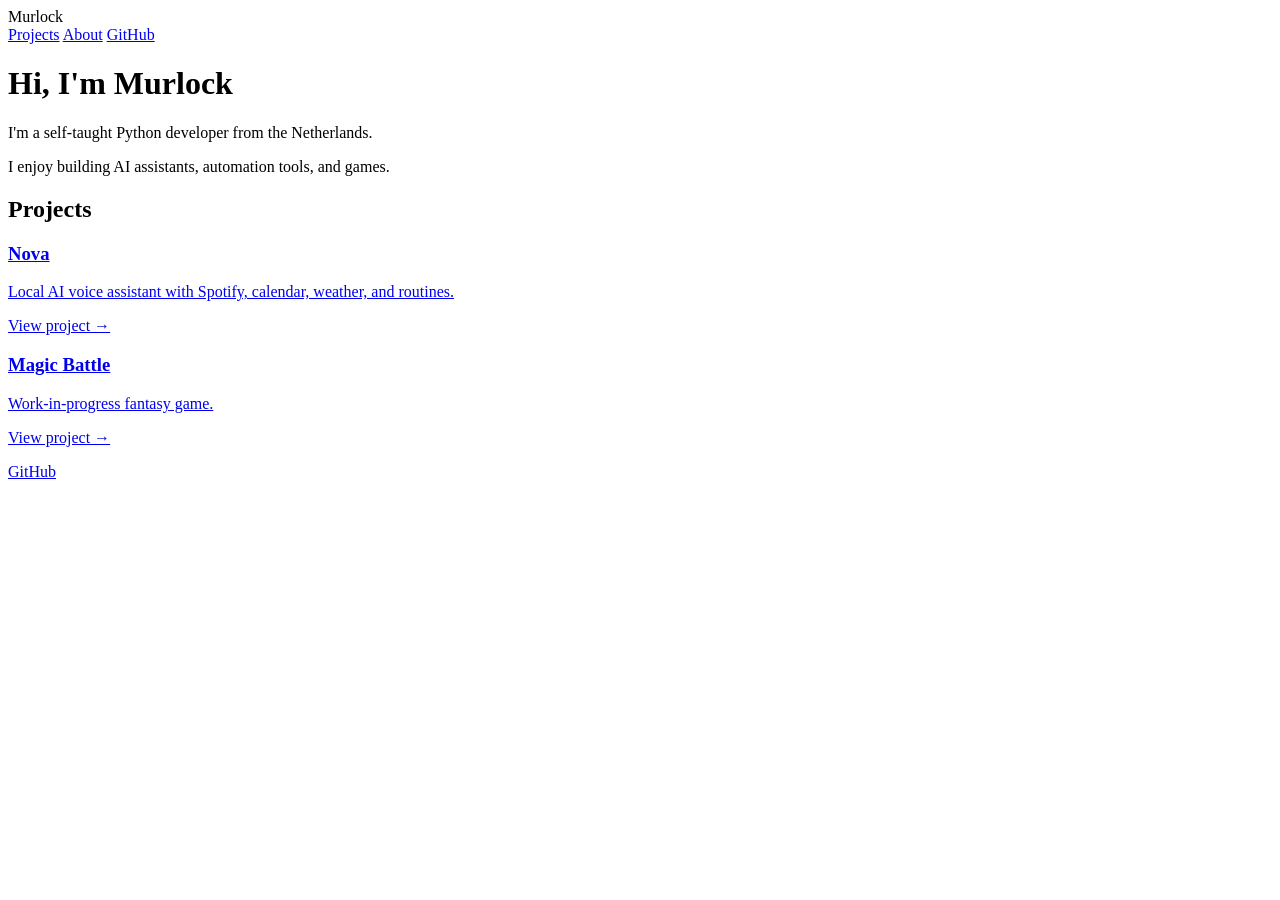
==== index.html @ 58409a80 "Update index.html" ====
<!DOCTYPE html>
<html lang="en">
<head>
    <meta charset="UTF-8">
    <title>Murlock</title>
    <link rel="stylesheet" href="style.css">
</head>

<body>
    <nav>
        <div class="logo">Murlock</div>

        <div class="nav-links">
            <a href="#projects">Projects</a>
            <a href="#about">About</a>
            <a href="https://github.com/Murlock-2k4" target="_blank">GitHub</a>
        </div>
    </nav>

    <main class="container">
        <h1>Hi, I'm Murlock</h1>

        <section id="about">

            <p>I'm a self-taught Python developer from the Netherlands.</p>
            <p>I enjoy building AI assistants, automation tools, and games.</p>
    
        </section>

        <section id="projects">
              <h2>Projects</h2>
            
              <div class="project-grid">
                  <a class="project-card" href="nova.html">
                      <h3>Nova</h3>
                      <p>Local AI voice assistant with Spotify, calendar, weather, and routines.</p>
                      <span>View project →</span>
                  </a>
                
                  <a class="project-card" href="magic-battle.html">
                      <h3>Magic Battle</h3>
                      <p>Work-in-progress fantasy game.</p>
                      <span>View project →</span>
                  </a>
              </div>
            <p>
                <a href="https://github.com/Murlock-2k4">GitHub</a>
            </p>
        </section>
    </main>
</body>
</html>
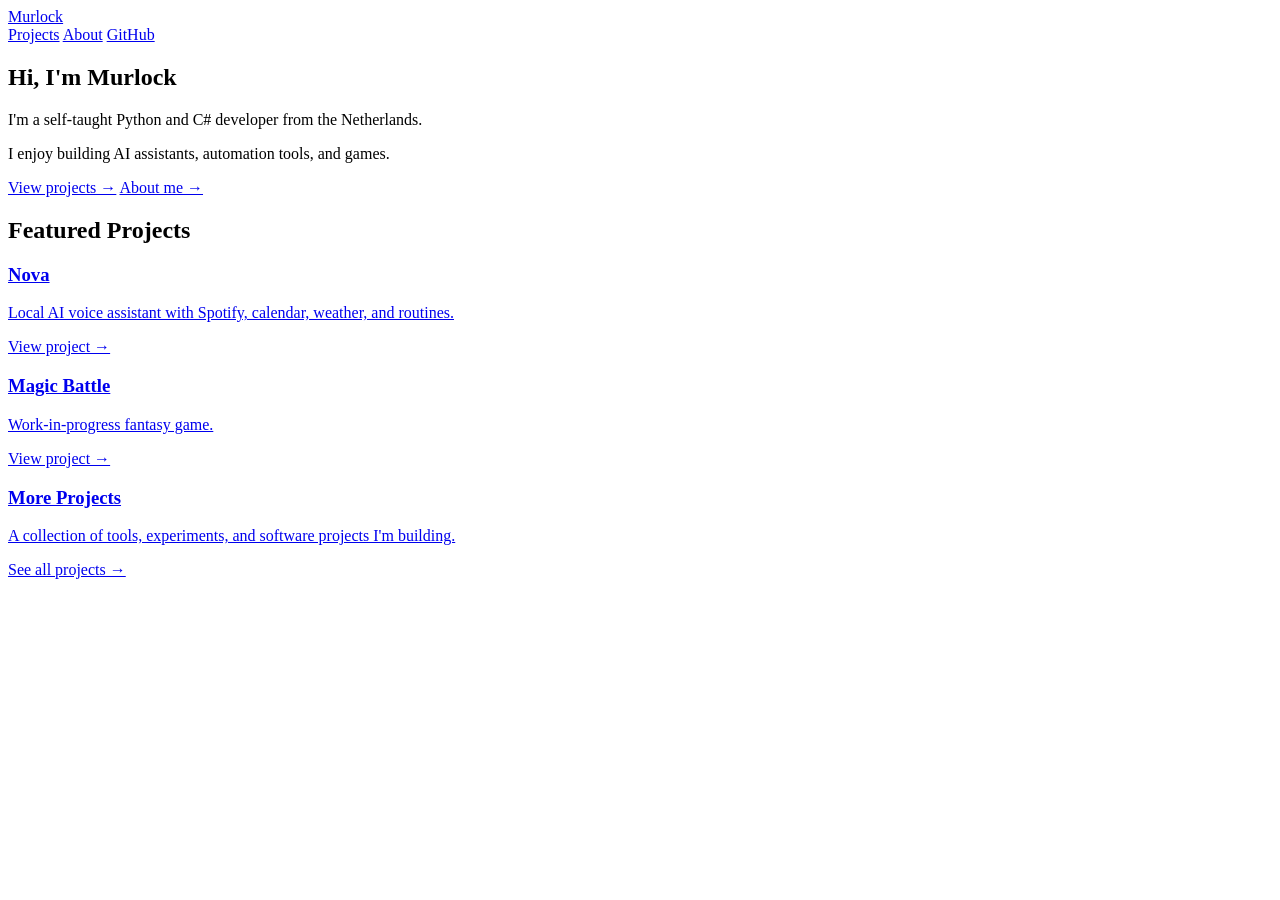
==== commit f53e46fb: "Update index.html" ====
--- a/index.html
+++ b/index.html
@@ -1,52 +1,75 @@
 <!DOCTYPE html>
 <html lang="en">
 <head>
-    <meta charset="UTF-8">
-    <title>Murlock</title>
-    <link rel="stylesheet" href="style.css">
+  <meta charset="UTF-8">
+  <title>Marlo Scheffers | Murlock</title>
+  <link rel="stylesheet" href="style.css">
 </head>
 
 <body>
-    <nav>
-        <div class="logo">Murlock</div>
+  <nav>
+    <div class="logo">
+      <a href="index.html">Murlock</a>
+    </div>
 
-        <div class="nav-links">
-            <a href="#projects">Projects</a>
-            <a href="#about">About</a>
-            <a href="https://github.com/Murlock-2k4" target="_blank">GitHub</a>
-        </div>
-    </nav>
+    <div class="nav-links">
+      <a href="projects.html">Projects</a>
+      <a href="about.html">About</a>
+      <a href="https://github.com/Murlock-2k4" target="_blank">GitHub</a>
+    </div>
+  </nav>
 
-    <main class="container">
-        <h1>Hi, I'm Murlock</h1>
+  <main class="container">
 
-        <section id="about">
+    <section class="hero">
+      <h1>Hi, I'm Murlock</h1>
 
-            <p>I'm a self-taught Python developer from the Netherlands.</p>
-            <p>I enjoy building AI assistants, automation tools, and games.</p>
-    
-        </section>
+      <p>
+        I'm a self-taught Python and C# developer from the Netherlands.
+      </p>
 
-        <section id="projects">
-              <h2>Projects</h2>
-            
-              <div class="project-grid">
-                  <a class="project-card" href="nova.html">
-                      <h3>Nova</h3>
-                      <p>Local AI voice assistant with Spotify, calendar, weather, and routines.</p>
-                      <span>View project →</span>
-                  </a>
-                
-                  <a class="project-card" href="magic-battle.html">
-                      <h3>Magic Battle</h3>
-                      <p>Work-in-progress fantasy game.</p>
-                      <span>View project →</span>
-                  </a>
-              </div>
-            <p>
-                <a href="https://github.com/Murlock-2k4">GitHub</a>
-            </p>
-        </section>
-    </main>
+      <p>
+        I enjoy building AI assistants, automation tools, and games.
+      </p>
+
+      <div class="hero-links">
+        <a href="projects.html">View projects →</a>
+        <a href="about.html">About me →</a>
+      </div>
+    </section>
+
+    <section class="featured-projects">
+      <h2>Featured Projects</h2>
+
+      <div class="project-grid">
+
+        <a class="project-card" href="nova.html">
+          <h3>Nova</h3>
+          <p>
+            Local AI voice assistant with Spotify, calendar, weather, and routines.
+          </p>
+          <span>View project →</span>
+        </a>
+
+        <a class="project-card" href="magic-battle.html">
+          <h3>Magic Battle</h3>
+          <p>
+            Work-in-progress fantasy game.
+          </p>
+          <span>View project →</span>
+        </a>
+
+        <a class="project-card" href="projects.html">
+          <h3>More Projects</h3>
+          <p>
+            A collection of tools, experiments, and software projects I'm building.
+          </p>
+          <span>See all projects →</span>
+        </a>
+
+      </div>
+    </section>
+
+  </main>
 </body>
 </html>
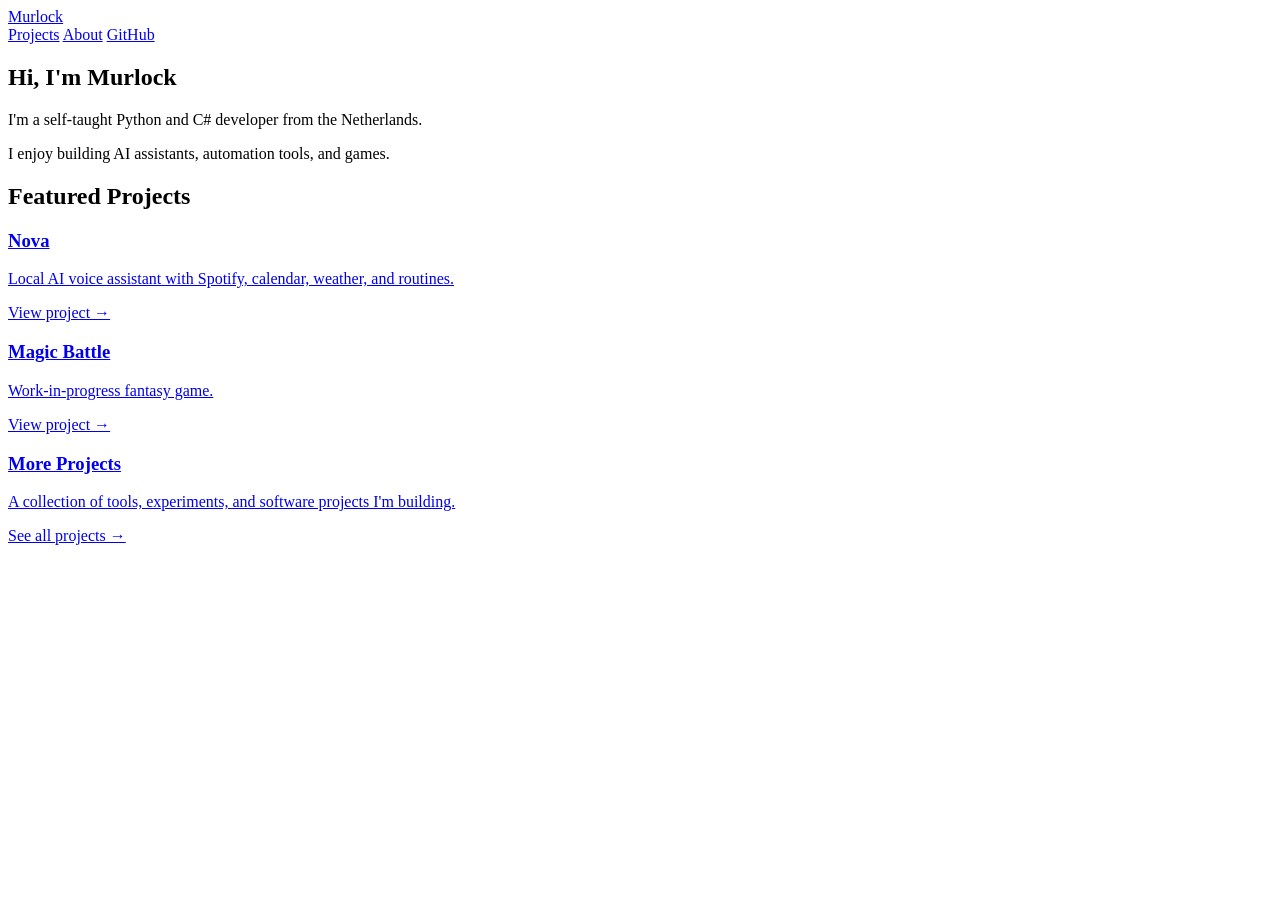
==== commit 5ddc3108: "Update index.html" ====
--- a/index.html
+++ b/index.html
@@ -31,11 +31,6 @@
       <p>
         I enjoy building AI assistants, automation tools, and games.
       </p>
-
-      <div class="hero-links">
-        <a href="projects.html">View projects →</a>
-        <a href="about.html">About me →</a>
-      </div>
     </section>
 
     <section class="featured-projects">
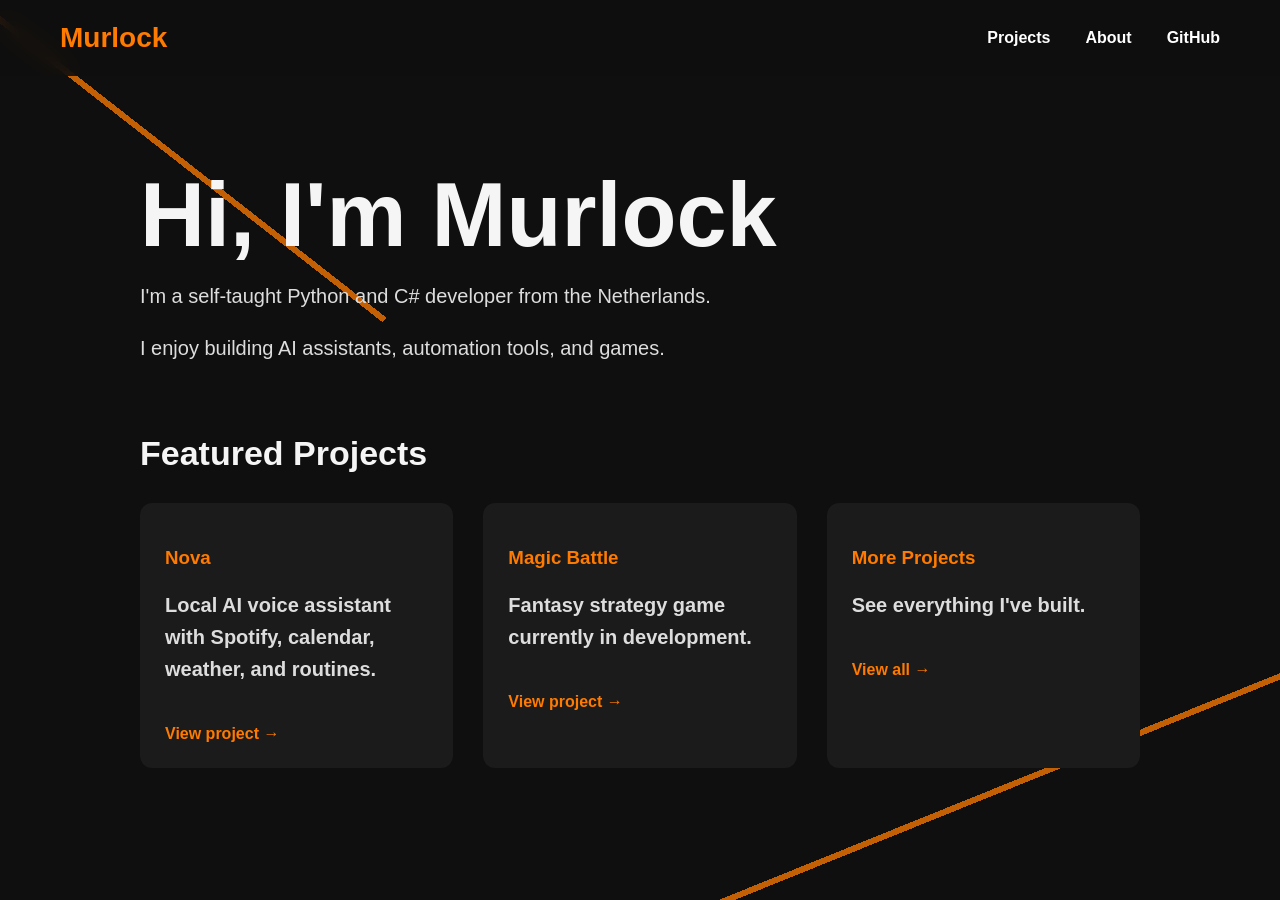
==== commit 011f1d7a: "Update index.html" ====
--- a/index.html
+++ b/index.html
@@ -35,33 +35,27 @@
 
     <section class="featured-projects">
       <h2>Featured Projects</h2>
-
+  
       <div class="project-grid">
-
-        <a class="project-card" href="nova.html">
-          <h3>Nova</h3>
-          <p>
-            Local AI voice assistant with Spotify, calendar, weather, and routines.
-          </p>
-          <span>View project →</span>
-        </a>
-
-        <a class="project-card" href="magic-battle.html">
-          <h3>Magic Battle</h3>
-          <p>
-            Work-in-progress fantasy game.
-          </p>
-          <span>View project →</span>
-        </a>
-
-        <a class="project-card" href="projects.html">
-          <h3>More Projects</h3>
-          <p>
-            A collection of tools, experiments, and software projects I'm building.
-          </p>
-          <span>See all projects →</span>
-        </a>
-
+  
+          <a class="project-card" href="nova.html">
+              <h3>Nova</h3>
+              <p>Local AI voice assistant with Spotify, calendar, weather, and routines.</p>
+              <span>View project →</span>
+          </a>
+  
+          <a class="project-card" href="magic-battle.html">
+              <h3>Magic Battle</h3>
+              <p>Fantasy strategy game currently in development.</p>
+              <span>View project →</span>
+          </a>
+  
+          <a class="project-card" href="projects.html">
+              <h3>More Projects</h3>
+              <p>See everything I've built.</p>
+              <span>View all →</span>
+          </a>
+  
       </div>
     </section>
 
--- a/style.css
+++ b/style.css
@@ -0,0 +1,169 @@
+* {
+    box-sizing: border-box;
+}
+
+body {
+    margin: 0;
+    min-height: 100vh;
+    background: #0f0f0f;
+    color: #f5f5f5;
+    font-family: Arial, Helvetica, sans-serif;
+    overflow-x: hidden;
+}
+
+/* Thin racing-style background lines */
+body::before,
+body::after {
+    content: "";
+    position: fixed;
+    height: 6px;
+    width: 900px;
+    background: #ff7a00;
+    opacity: 0.75;
+    z-index: -1;
+    pointer-events: none;
+}
+
+body::before {
+    top: 40px;
+    left: -420px;
+    transform: rotate(38deg);
+}
+
+body::after {
+    bottom: 160px;
+    right: -300px;
+    transform: rotate(-22deg);
+}
+
+.container{
+    width:min(1000px,90%);
+    margin:0 auto;
+    padding:170px 0 100px;
+}
+
+h1 {
+    font-size: clamp(48px, 8vw, 90px);
+    margin: 0 0 20px;
+    line-height: 1;
+}
+
+p {
+    font-size: 20px;
+    line-height: 1.6;
+    color: #dddddd;
+}
+
+h2 {
+    margin-top: 70px;
+    font-size: 34px;
+}
+
+ul {
+    padding-left: 22px;
+    font-size: 20px;
+    line-height: 1.8;
+}
+
+a {
+    color: #ff7a00;
+    font-weight: bold;
+    text-decoration: none;
+}
+
+a:hover {
+    text-decoration: underline;
+}
+
+/* Optional project-card style for later */
+.project {
+    background: #181818;
+    border: 1px solid #333;
+    border-left: 5px solid #ff7a00;
+    border-radius: 12px;
+    padding: 24px;
+    margin: 20px 0;
+}
+
+html{
+    scroll-behavior:smooth;
+}
+
+/* ---------- NAVBAR ---------- */
+
+nav{
+    position:fixed;
+
+    top:0;
+    left:0;
+
+    width:100%;
+
+    display:flex;
+    justify-content:space-between;
+    align-items:center;
+
+    padding:22px 60px;
+
+    background:rgba(15,15,15,.85);
+
+    backdrop-filter:blur(12px);
+
+    z-index:1000;
+}
+
+.logo{
+    color:#ff7a00;
+    font-size:28px;
+    font-weight:bold;
+}
+
+.nav-links{
+    display:flex;
+    gap:35px;
+}
+
+.nav-links a{
+    color:white;
+    text-decoration:none;
+    font-weight:bold;
+    transition:.25s;
+}
+
+.nav-links a:hover{
+    color:#ff7a00;
+}
+
+.project-grid {
+    display: grid;
+    grid-template-columns: repeat(3, 1fr);
+    gap: 30px;
+    margin-top: 30px;
+}
+
+.project-card {
+    background: #1b1b1b;
+    padding: 25px;
+    border-radius: 12px;
+    text-decoration: none;
+    color: white;
+
+    transition: 0.2s ease;
+}
+
+.project-card:hover {
+    transform: translateY(-5px);
+    border: 1px solid #ff7a00;
+}
+
+.project-card h3 {
+    color: #ff7a00;
+    margin-bottom: 15px;
+}
+
+.project-card span {
+    display: inline-block;
+    margin-top: 20px;
+    color: #ff7a00;
+    font-weight: bold;
+}
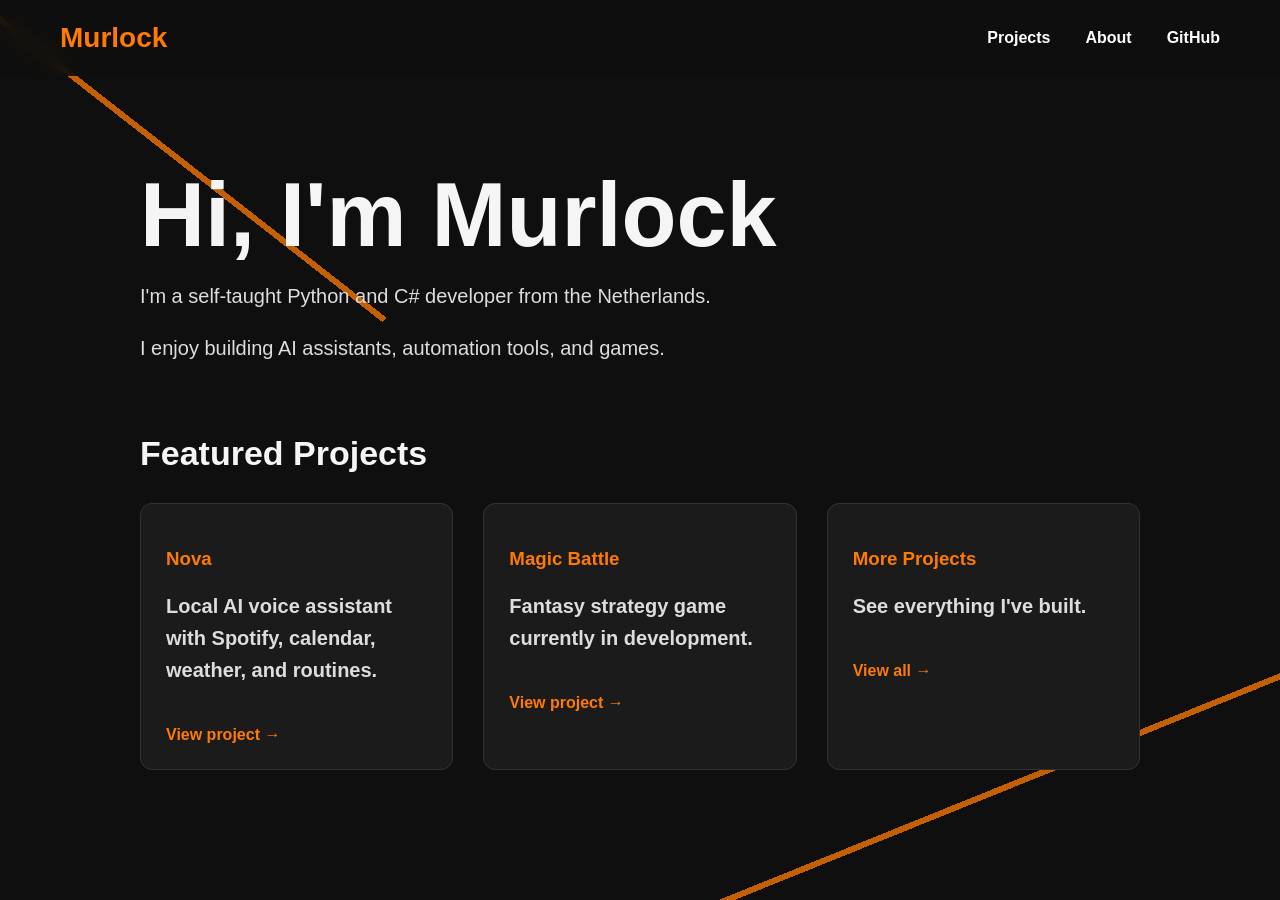
==== commit 3c478577: "Update index.html" ====
--- a/index.html
+++ b/index.html
@@ -2,7 +2,7 @@
 <html lang="en">
 <head>
   <meta charset="UTF-8">
-  <title>Marlo Scheffers | Murlock</title>
+  <title>Murlock</title>
   <link rel="stylesheet" href="style.css">
 </head>
 
--- a/style.css
+++ b/style.css
@@ -147,6 +147,7 @@
     border-radius: 12px;
     text-decoration: none;
     color: white;
+    border: 1px solid #333;
 
     transition: 0.2s ease;
 }
@@ -167,3 +168,17 @@
     color: #ff7a00;
     font-weight: bold;
 }
+
+@media (max-width: 800px) {
+    .project-grid {
+        grid-template-columns: 1fr;
+    }
+
+    nav {
+        padding: 20px 30px;
+    }
+
+    .nav-links {
+        gap: 18px;
+    }
+}
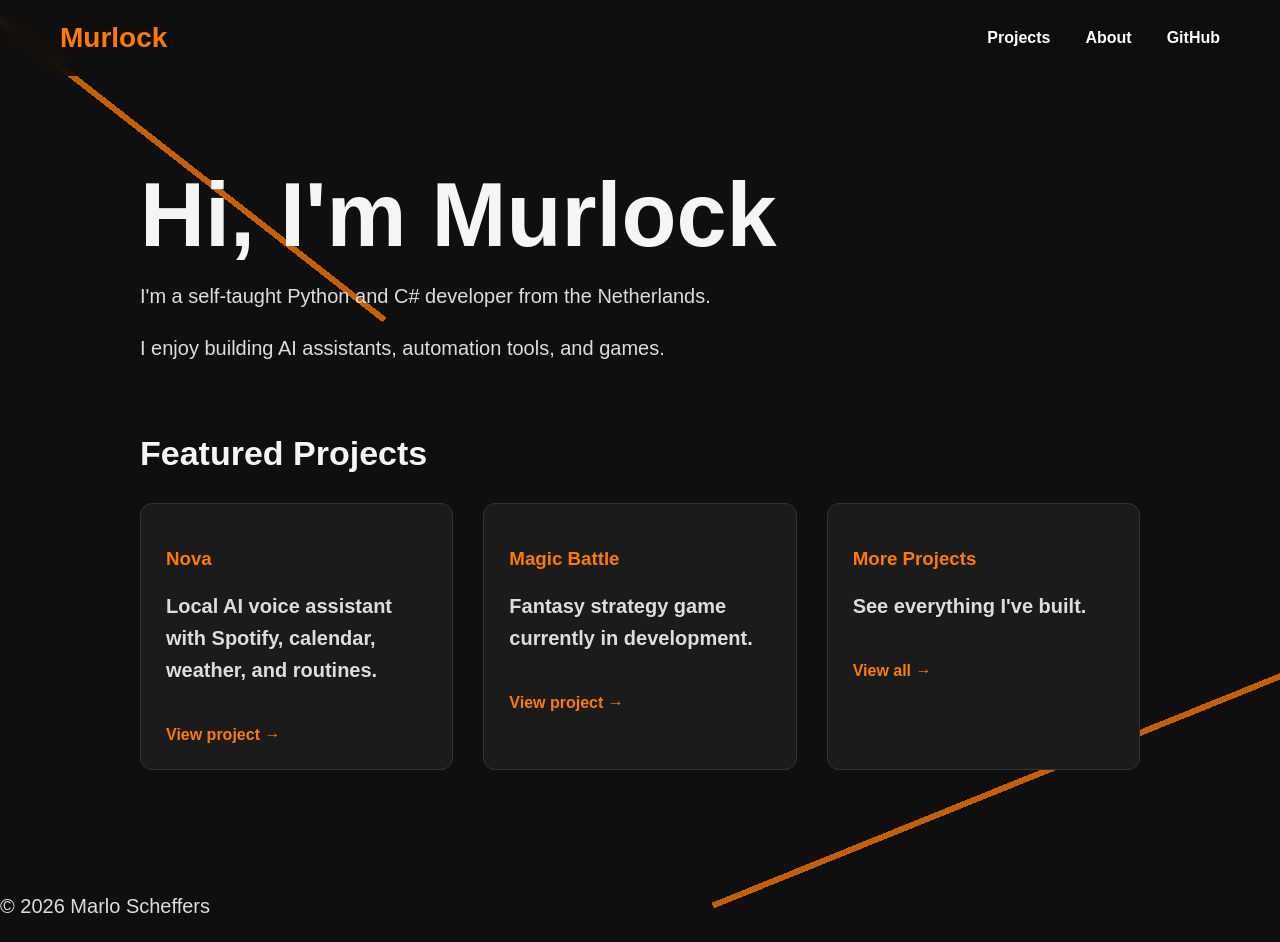
==== commit 9fd19def: "Update index.html" ====
--- a/index.html
+++ b/index.html
@@ -60,5 +60,9 @@
     </section>
 
   </main>
+  
+  <footer>
+    <p>© 2026 Marlo Scheffers</p>
+  </footer>
 </body>
 </html>
--- a/style.css
+++ b/style.css
@@ -182,3 +182,12 @@
         gap: 18px;
     }
 }
+
+.logo a {
+    color: #ff7a00;
+    text-decoration: none;
+}
+
+.logo a:hover {
+    text-decoration: none;
+}
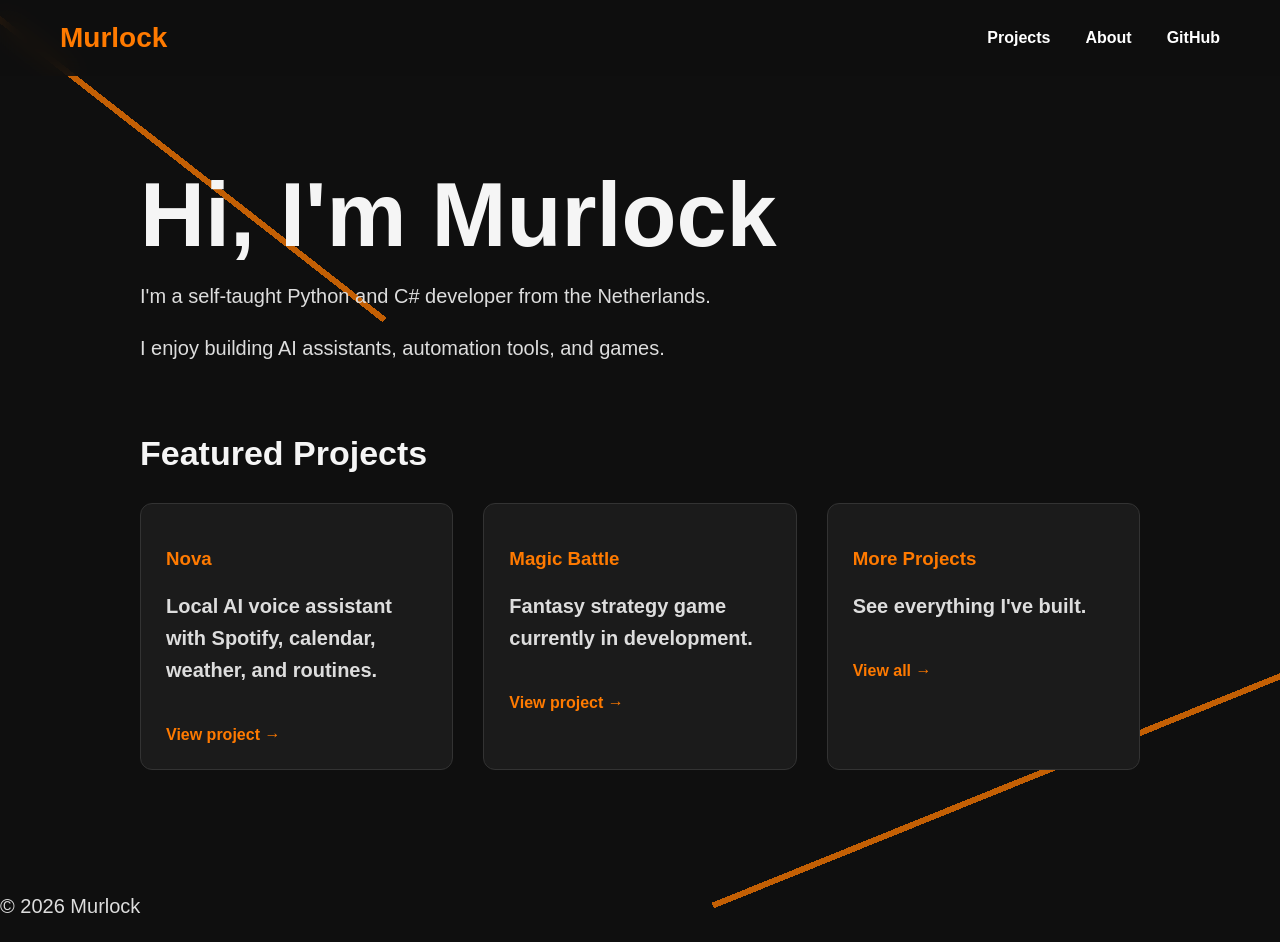
==== commit d1f38956: "Update index.html" ====
--- a/index.html
+++ b/index.html
@@ -62,7 +62,7 @@
   </main>
   
   <footer>
-    <p>© 2026 Marlo Scheffers</p>
+    <p>© 2026 Murlock</p>
   </footer>
 </body>
 </html>
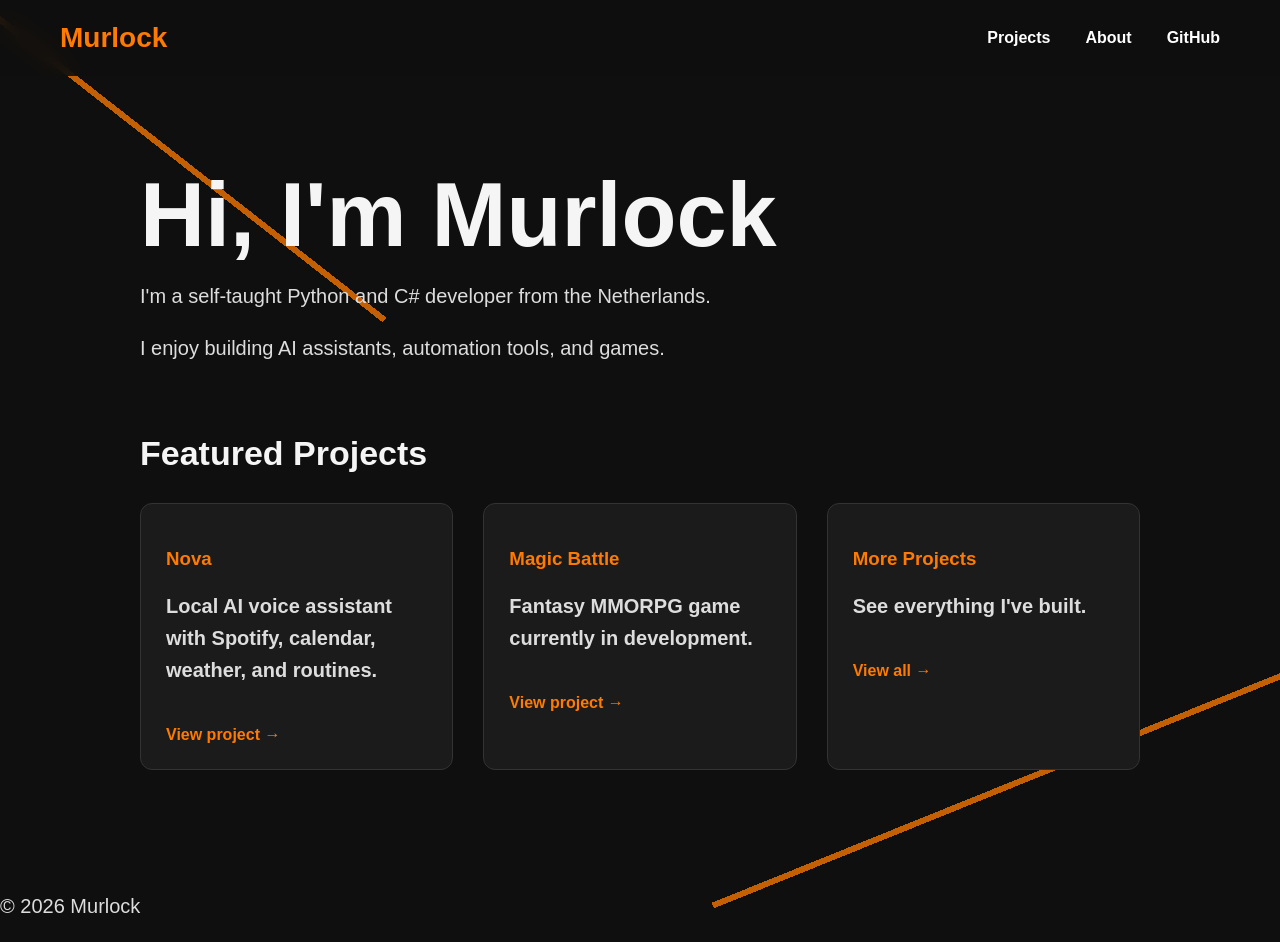
==== commit f06978c3: "Update index.html" ====
--- a/index.html
+++ b/index.html
@@ -46,7 +46,7 @@
   
           <a class="project-card" href="magic-battle.html">
               <h3>Magic Battle</h3>
-              <p>Fantasy strategy game currently in development.</p>
+              <p>Fantasy MMORPG game currently in development.</p>
               <span>View project →</span>
           </a>
   
--- a/style.css
+++ b/style.css
@@ -191,3 +191,31 @@
 .logo a:hover {
     text-decoration: none;
 }
+
+.all-projects {
+    margin-top: 40px;
+}
+
+.skill-group {
+    margin-top: 30px;
+}
+
+.skill-group h3 {
+    color: #ff7a00;
+    margin-bottom: 15px;
+}
+
+.skill-list {
+    display: flex;
+    flex-wrap: wrap;
+    gap: 12px;
+}
+
+.skill-list span {
+    background: #1b1b1b;
+    border: 1px solid #333;
+    border-radius: 999px;
+    padding: 10px 16px;
+    color: #f5f5f5;
+    font-weight: bold;
+}
